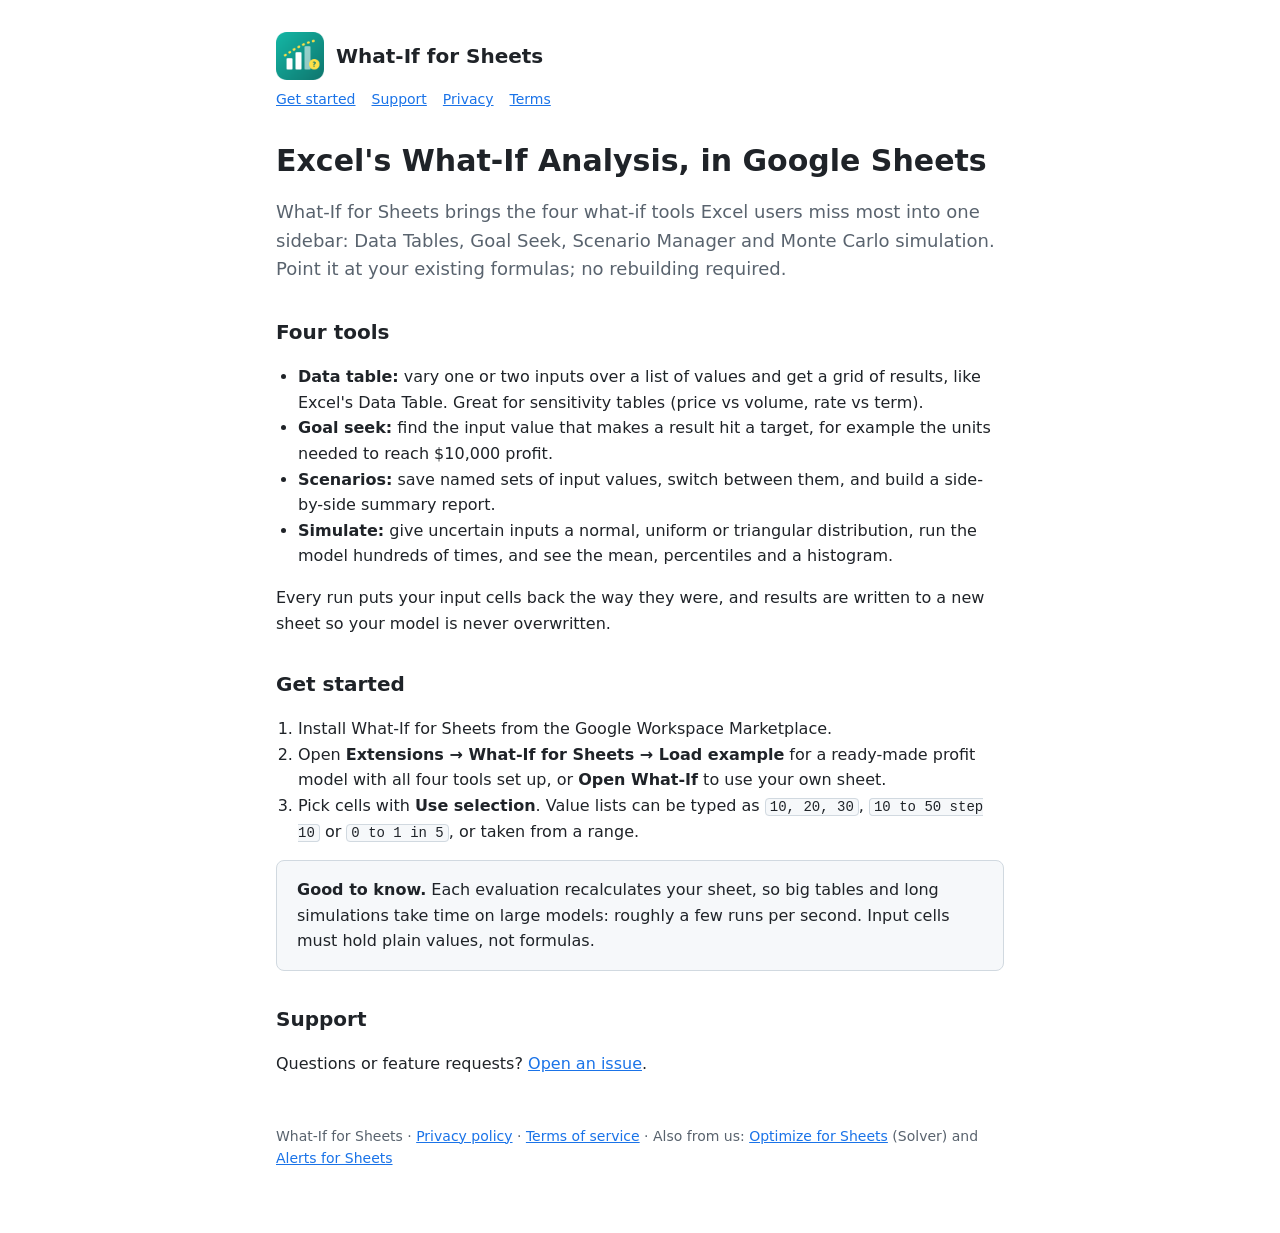
==== index.html @ 3785059e "add site Co-Authored-By: Claude Opus 5.5 <noreply@anthropic.com>" ====
<!doctype html>
<html lang="en">
<head>
<meta charset="utf-8">
<meta name="viewport" content="width=device-width, initial-scale=1">
<title>What-If for Sheets</title>
<meta name="description" content="Excel-style what-if analysis for Google Sheets: data tables, goal seek, scenario manager and Monte Carlo simulation. Free.">
<link rel="icon" href="icon-128.png">
<link rel="stylesheet" href="style.css">
</head>
<body>
<main>
<header><img src="icon-128.png" alt=""><a href="./">What-If for Sheets</a></header>
<nav><a href="#start">Get started</a><a href="#support">Support</a><a href="privacy.html">Privacy</a><a href="terms.html">Terms</a></nav>

<h1>Excel's What-If Analysis, in Google Sheets</h1>
<p class="lede">What-If for Sheets brings the four what-if tools Excel users miss most into one sidebar: Data Tables, Goal Seek, Scenario Manager and Monte Carlo simulation. Point it at your existing formulas; no rebuilding required.</p>

<h2>Four tools</h2>
<ul>
  <li><b>Data table:</b> vary one or two inputs over a list of values and get a grid of results, like Excel's Data Table. Great for sensitivity tables (price vs volume, rate vs term).</li>
  <li><b>Goal seek:</b> find the input value that makes a result hit a target, for example the units needed to reach $10,000 profit.</li>
  <li><b>Scenarios:</b> save named sets of input values, switch between them, and build a side-by-side summary report.</li>
  <li><b>Simulate:</b> give uncertain inputs a normal, uniform or triangular distribution, run the model hundreds of times, and see the mean, percentiles and a histogram.</li>
</ul>
<p>Every run puts your input cells back the way they were, and results are written to a new sheet so your model is never overwritten.</p>

<h2 id="start">Get started</h2>
<ol>
  <li>Install What-If for Sheets from the Google Workspace Marketplace.</li>
  <li>Open <b>Extensions → What-If for Sheets → Load example</b> for a ready-made profit model with all four tools set up, or <b>Open What-If</b> to use your own sheet.</li>
  <li>Pick cells with <b>Use selection</b>. Value lists can be typed as <code>10, 20, 30</code>, <code>10 to 50 step 10</code> or <code>0 to 1 in 5</code>, or taken from a range.</li>
</ol>

<div class="card">
<b>Good to know.</b> Each evaluation recalculates your sheet, so big tables and long simulations take time on large models: roughly a few runs per second. Input cells must hold plain values, not formulas.
</div>

<h2 id="support">Support</h2>
<p>Questions or feature requests? <a href="https://github.com/roguemoose/what-if-for-sheets/issues">Open an issue</a>.</p>

<footer>What-If for Sheets · <a href="privacy.html">Privacy policy</a> · <a href="terms.html">Terms of service</a> · Also from us: <a href="https://roguemoose.github.io/optimize-for-sheets/">Optimize for Sheets</a> (Solver) and <a href="https://roguemoose.github.io/alerts-for-sheets/">Alerts for Sheets</a></footer>
</main>
</body>
</html>
---- style.css ----
:root {
  --bg: #ffffff;
  --text: #1f2328;
  --muted: #59636e;
  --accent: #1a73e8;
  --card: #f6f8fa;
  --border: #d1d9e0;
}
@media (prefers-color-scheme: dark) {
  :root {
    --bg: #0d1117;
    --text: #e6edf3;
    --muted: #9198a1;
    --accent: #4493f8;
    --card: #161b22;
    --border: #30363d;
  }
}
* { box-sizing: border-box; }
body {
  margin: 0;
  background: var(--bg);
  color: var(--text);
  font: 16px/1.6 system-ui, -apple-system, "Segoe UI", Roboto, sans-serif;
}
main { max-width: 760px; margin: 0 auto; padding: 32px 16px 64px; }
header { display: flex; align-items: center; gap: 12px; margin-bottom: 8px; }
header img { width: 48px; height: 48px; }
header a { color: inherit; text-decoration: none; font-weight: 600; font-size: 20px; }
nav { display: flex; gap: 16px; flex-wrap: wrap; margin-bottom: 32px; font-size: 14px; }
a { color: var(--accent); }
h1 { font-size: 30px; line-height: 1.25; margin: 0 0 12px; }
h2 { font-size: 20px; margin: 32px 0 8px; }
.lede { color: var(--muted); font-size: 18px; }
.card { background: var(--card); border: 1px solid var(--border); border-radius: 8px; padding: 16px 20px; margin: 16px 0; }
ol, ul { padding-left: 22px; }
code { background: var(--card); border: 1px solid var(--border); border-radius: 4px; padding: 0 4px; font-size: 14px; }
img.shot { width: 100%; border: 1px solid var(--border); border-radius: 8px; margin: 16px 0; }
footer { margin-top: 48px; color: var(--muted); font-size: 14px; }
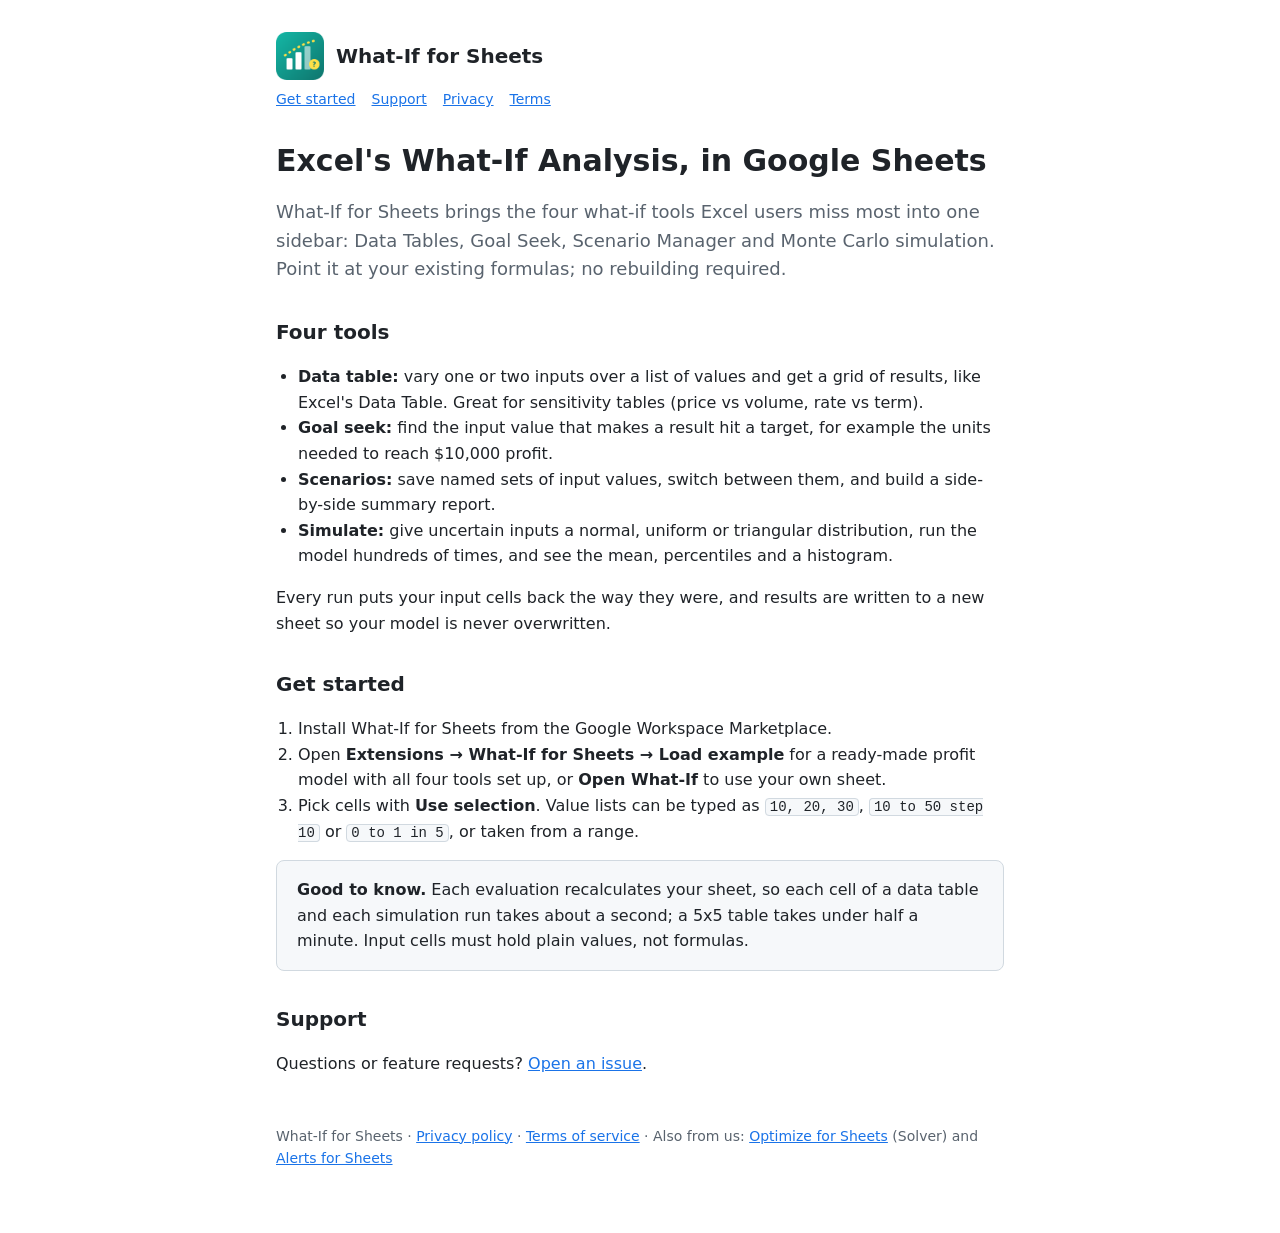
==== commit f0c1906b: "set speed expectations Co-Authored-By: Claude Opus 5.5 <noreply@anthropic.com>" ====
--- a/index.html
+++ b/index.html
@@ -33,7 +33,7 @@
 </ol>
 
 <div class="card">
-<b>Good to know.</b> Each evaluation recalculates your sheet, so big tables and long simulations take time on large models: roughly a few runs per second. Input cells must hold plain values, not formulas.
+<b>Good to know.</b> Each evaluation recalculates your sheet, so each cell of a data table and each simulation run takes about a second; a 5x5 table takes under half a minute. Input cells must hold plain values, not formulas.
 </div>
 
 <h2 id="support">Support</h2>
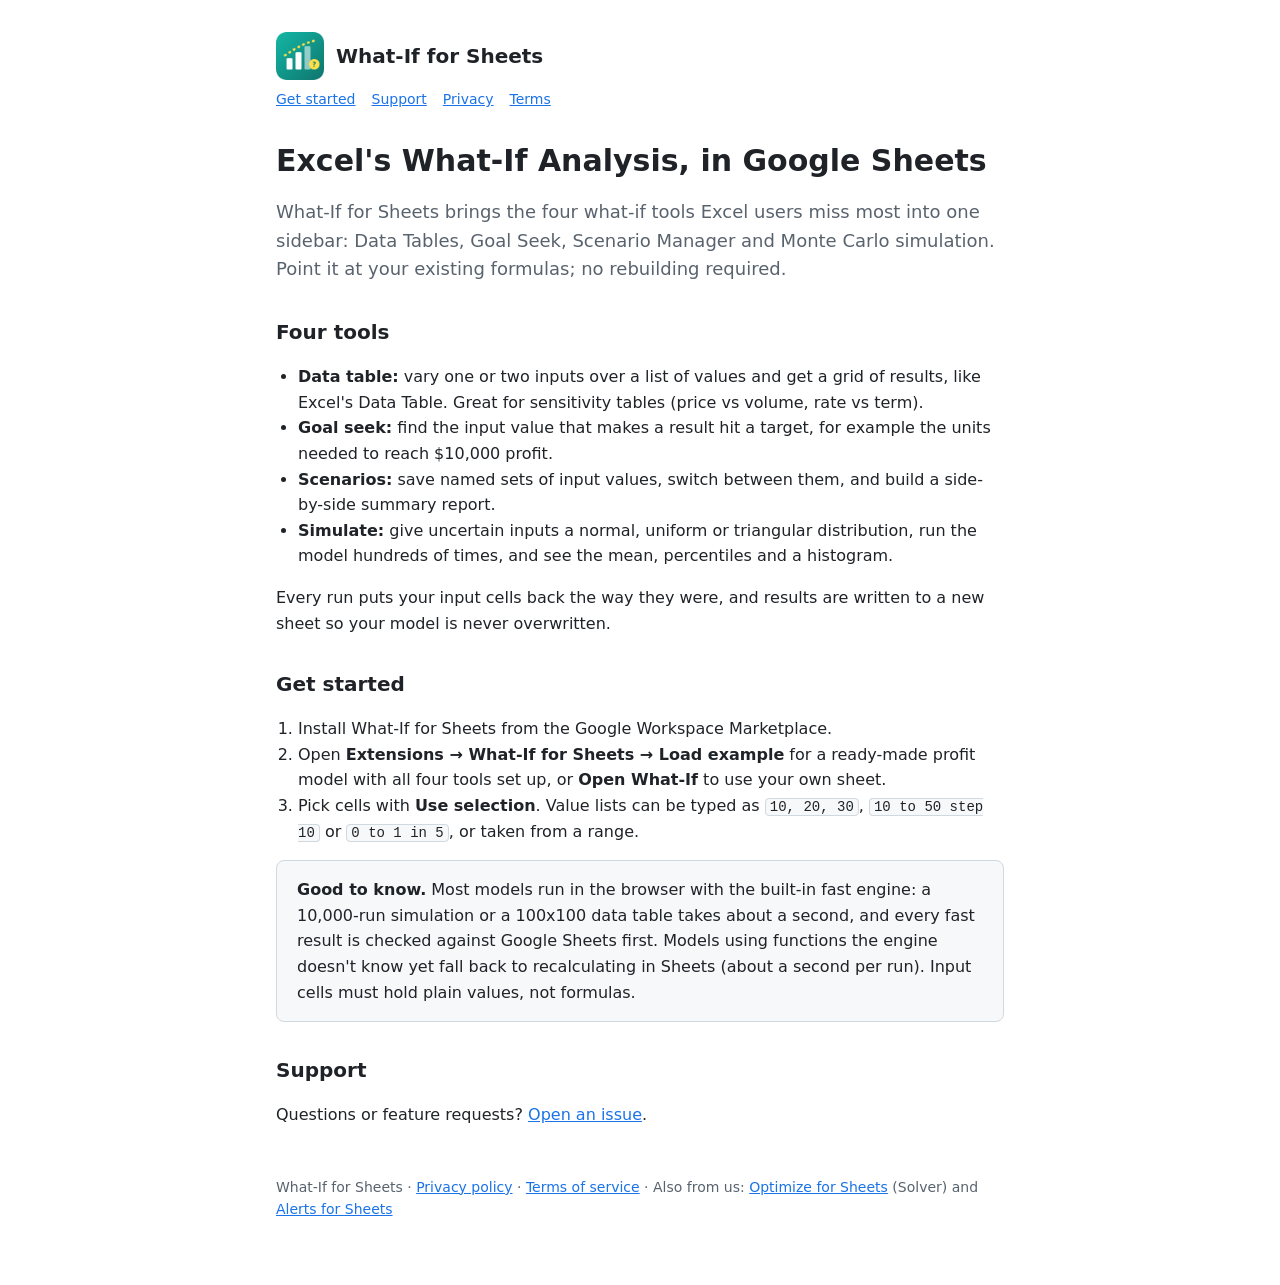
==== commit 31906ab1: "describe the fast engine Co-Authored-By: Claude Opus 5.5 <noreply@anthropic.com>" ====
--- a/index.html
+++ b/index.html
@@ -33,7 +33,7 @@
 </ol>
 
 <div class="card">
-<b>Good to know.</b> Each evaluation recalculates your sheet, so each cell of a data table and each simulation run takes about a second; a 5x5 table takes under half a minute. Input cells must hold plain values, not formulas.
+<b>Good to know.</b> Most models run in the browser with the built-in fast engine: a 10,000-run simulation or a 100x100 data table takes about a second, and every fast result is checked against Google Sheets first. Models using functions the engine doesn't know yet fall back to recalculating in Sheets (about a second per run). Input cells must hold plain values, not formulas.
 </div>
 
 <h2 id="support">Support</h2>
